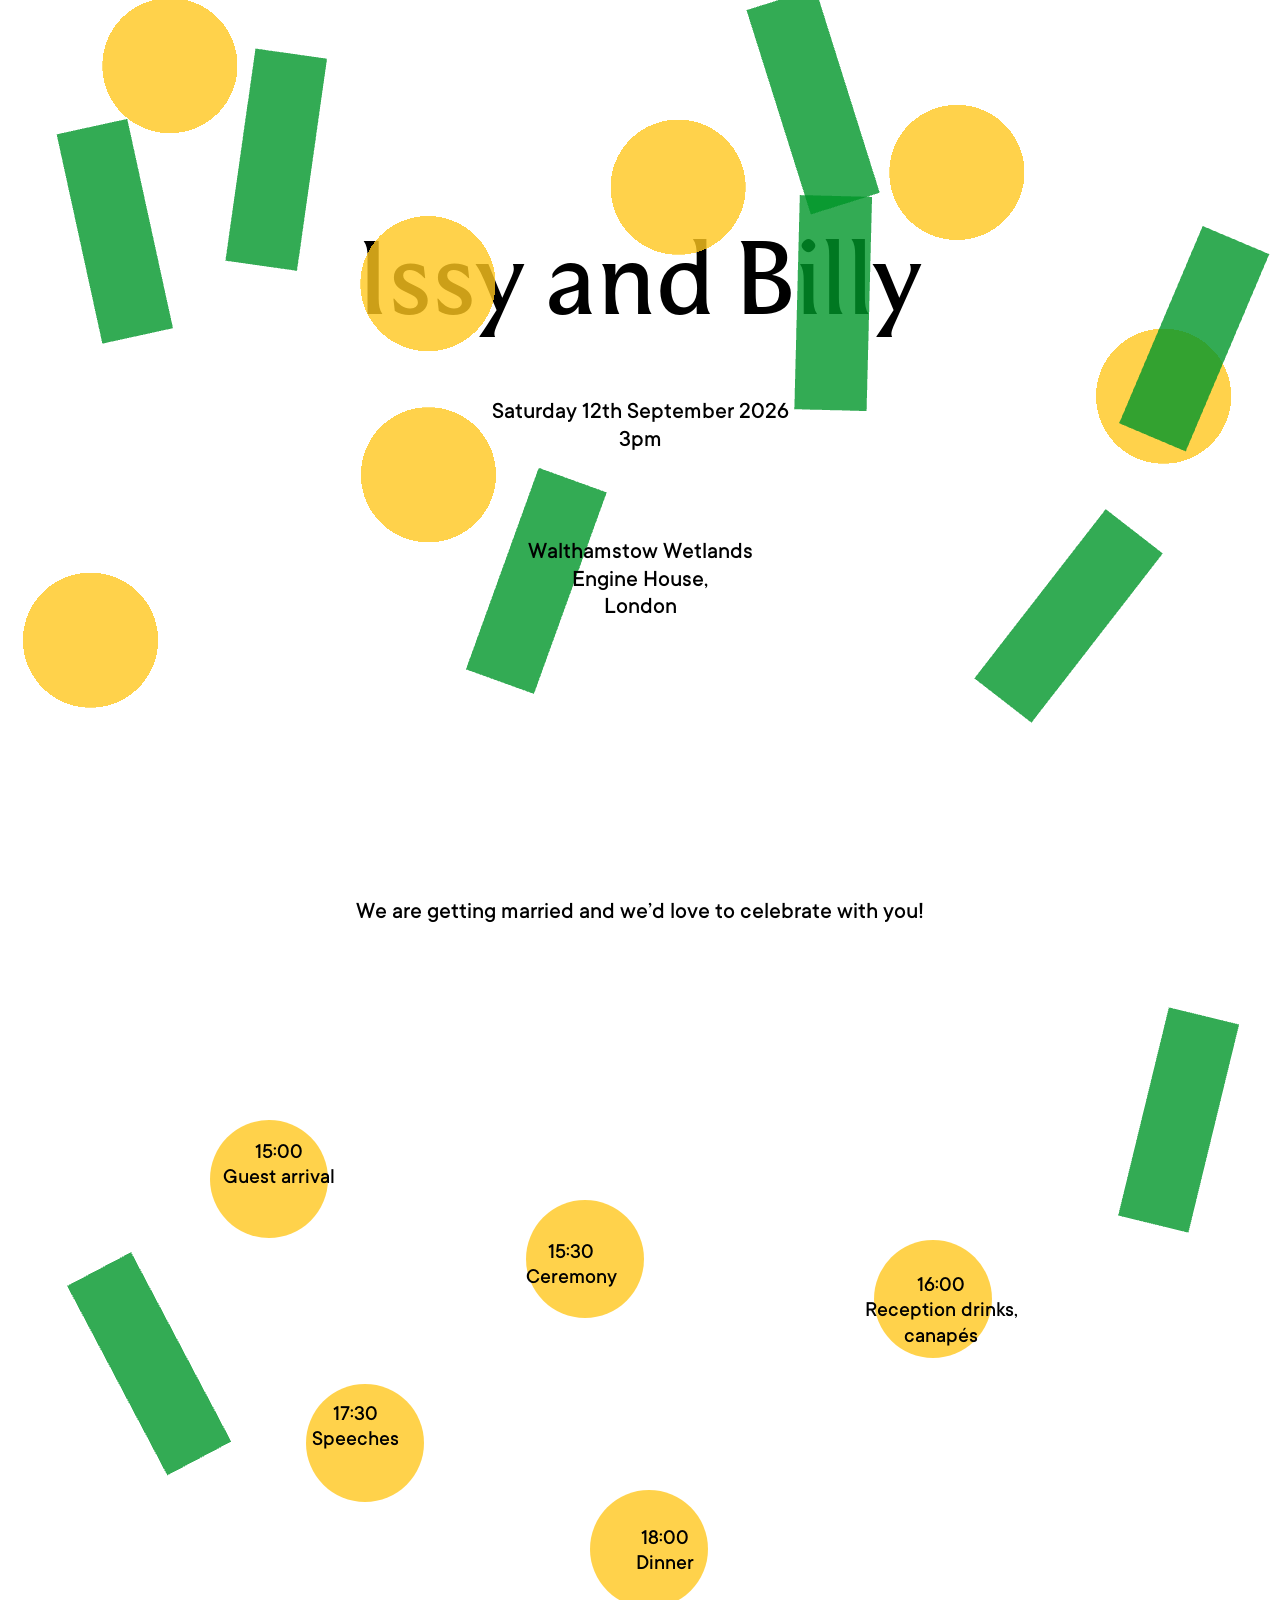
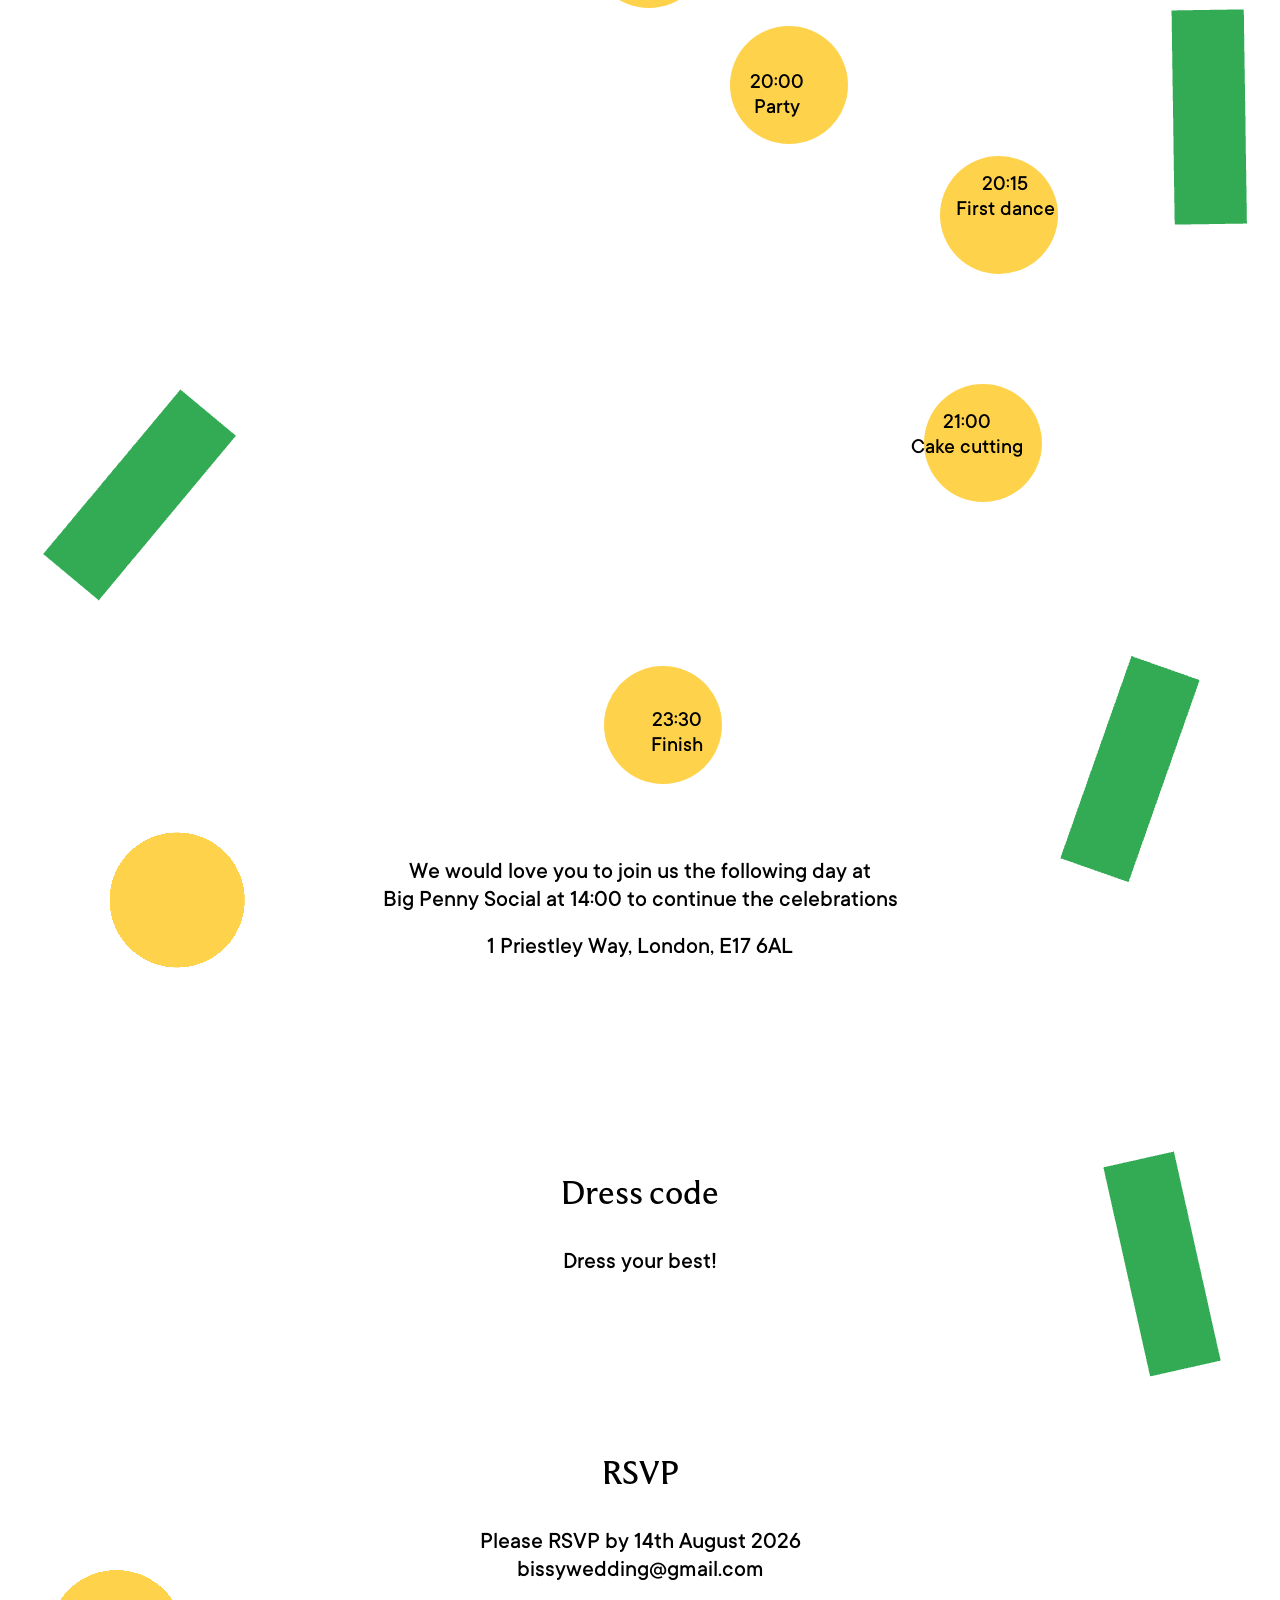
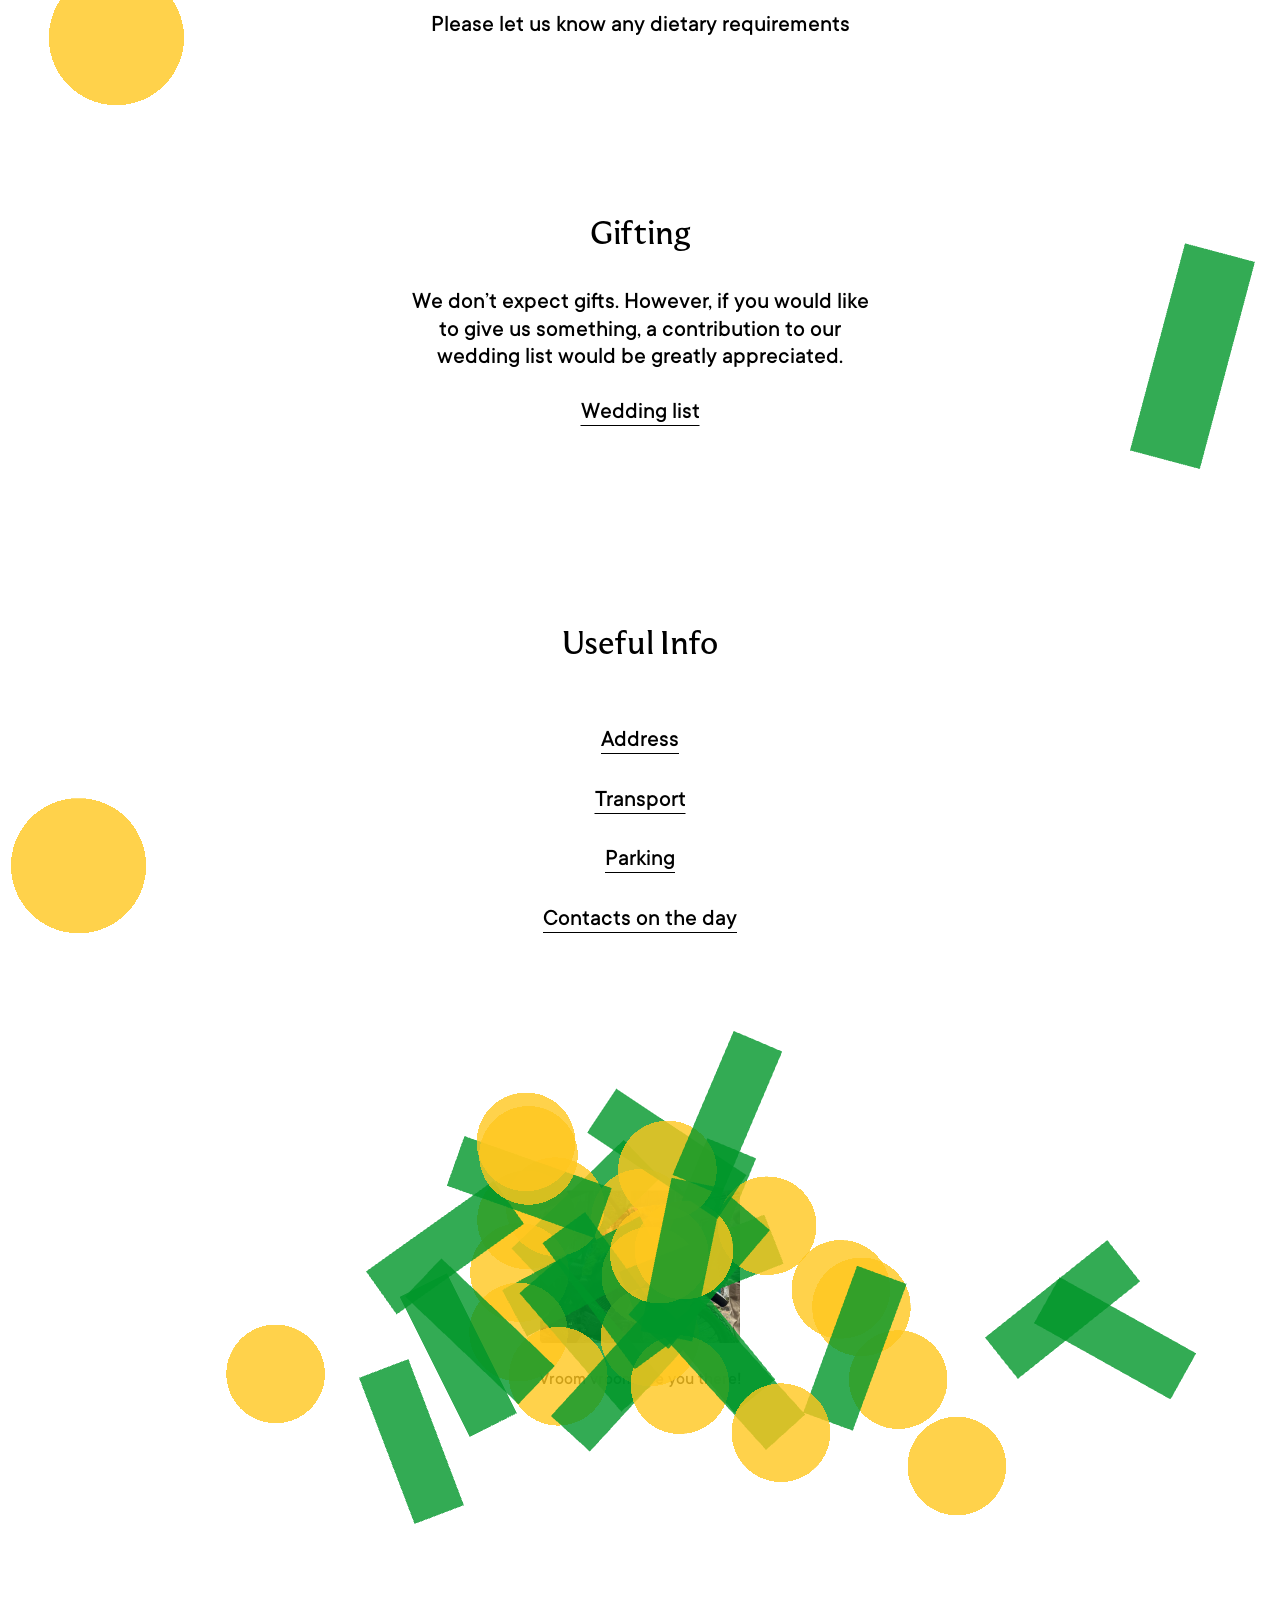
==== london/index.html @ f7f552ad "Move London page off the root so host rewrites actually apply Vercel routes filesystem matches befor" ====
<!DOCTYPE html>
<html lang="en">
<head>
<meta charset="utf-8">
<meta name="viewport" content="width=device-width, initial-scale=1">
<title>Issy and Billy</title>
<link rel="icon" href="data:image/svg+xml,%3Csvg xmlns='http://www.w3.org/2000/svg' viewBox='0 0 32 32'%3E%3Ccircle cx='16' cy='16' r='14' fill='rgb(255,210,75)'/%3E%3C/svg%3E">
<link rel="preload" href="/assets/fonts/Moulin-Regular-Trial.otf" as="font" type="font/otf" crossorigin>
<link rel="preload" href="/assets/fonts/TT-Commons-Medium.otf" as="font" type="font/otf" crossorigin>
<link rel="stylesheet" href="/css/styles.css">
</head>
<body>
<div class="page">

  <div class="layer-title">
    <h1 class="type-display block">Issy and Billy</h1>
  </div>

  <div id="flip-layer"></div>

  <div class="layer-content">
    <div class="type-body block s-date">Saturday 12th September 2026
3pm</div>

    <div class="type-body block s-venue">Walthamstow Wetlands
Engine House,
London</div>

    <div class="type-body block s-intro">We are getting married and we’d love to celebrate with you!</div>

    <div class="schedule-dots">
      <div class="dot" style="left: calc(50% - var(--su) * 43); top: 1120px"><div class="type-body" style="transform: translate(calc(-50% + 10px), calc(-50% - 12px))">15:00
Guest arrival</div></div>
      <div class="dot" style="left: calc(50% - var(--su) * 11.4); top: 1200px"><div class="type-body" style="transform: translate(calc(-50% - 14px), calc(-50% + 8px))">15:30
Ceremony</div></div>
      <div class="dot" style="left: calc(50% + var(--su) * 23.4); top: 1240px"><div class="type-body" style="transform: translate(calc(-50% + 8px), calc(-50% + 14px))">16:00
Reception drinks,
canapés</div></div>
      <div class="dot" style="left: calc(50% - var(--su) * 33.4); top: 1384px"><div class="type-body" style="transform: translate(calc(-50% - 10px), calc(-50% - 14px))">17:30
Speeches</div></div>
      <div class="dot" style="left: calc(50% - var(--su) * 5); top: 1490px"><div class="type-body" style="transform: translate(calc(-50% + 16px), calc(-50% + 4px))">18:00
Dinner</div></div>
      <div class="dot" style="left: calc(50% + var(--su) * 9); top: 1626px"><div class="type-body" style="transform: translate(calc(-50% - 12px), calc(-50% + 12px))">20:00
Party</div></div>
      <div class="dot" style="left: calc(50% + var(--su) * 30); top: 1756px"><div class="type-body" style="transform: translate(calc(-50% + 6px), calc(-50% - 16px))">20:15
First dance</div></div>
      <div class="dot" style="left: calc(50% + var(--su) * 28.4); top: 1984px"><div class="type-body" style="transform: translate(calc(-50% - 16px), calc(-50% - 6px))">21:00
Cake cutting</div></div>
      <div class="dot" style="left: calc(50% - var(--su) * 3.6); top: 2266px"><div class="type-body" style="transform: translate(calc(-50% + 14px), calc(-50% + 10px))">23:30
Finish</div></div>
    </div>

    <div class="type-body block s-nextday">We would love you to join us the following day at
Big Penny Social at 14:00 to continue the celebrations</div>

    <div class="type-body block s-nextday-address">1 Priestley Way, London, E17 6AL</div>

    <div class="type-heading block h-dresscode">Dress code</div>
    <div class="type-body block s-dresscode">Dress your best!</div>

    <div class="type-heading block h-rsvp">RSVP</div>
    <div class="type-body block s-rsvp">Please RSVP by 14th August 2026
<a href="mailto:bissywedding@gmail.com">bissywedding@gmail.com</a>

Please let us know any dietary requirements</div>

    <div class="type-heading block h-gifting">Gifting</div>
    <div class="type-body block s-gifting">We don’t expect gifts. However, if you would like
to give us something, a contribution to our
wedding list would be greatly appreciated.</div>
    <a href="#" class="type-body block s-weddinglist">Wedding list</a>

    <div class="tail">
    <div class="type-heading block h-info">Useful Info</div>
    <div class="accordions">
      <details class="acc">
        <summary class="type-body">Address</summary>
        <div class="acc-body type-body">Walthamstow Wetlands
Engine House, London
N17 9NH</div>
      </details>
      <details class="acc">
        <summary class="type-body">Transport</summary>
        <div class="acc-body type-body">Train:
Tottenham Hale (13 min walk)
National Rail, Victoria Line

Blackhorse Road (16 min walk)
Victoria Line, Overground

Bus:
123, 230, N73</div>
      </details>
      <details class="acc">
        <summary class="type-body">Parking</summary>
        <div class="acc-body type-body">There is car park at the venue, though this
closes at 5pm.</div>
      </details>
      <details class="acc">
        <summary class="type-body">Contacts on the day</summary>
        <div class="acc-body type-body">George Metcalfe
07872614372

Victor Hwang
07950386560</div>
      </details>
    </div>

    </div>
  </div>

  <div class="footer">
    <img class="footer-photo" src="/assets/images/beau-on-bike.jpg" alt="Beau in a yellow raincoat sitting on a motorbike" width="640" height="492" loading="lazy">
    <div class="footer-message type-body"><span>Vroom vroom see you there!</span></div>
  </div>

</div>

<script src="/vendor/three.min.js"></script>
<script src="/js/confetti.js"></script>
</body>
</html>
---- css/styles.css ----
/* Issy & Billy — wedding site
   Tokens from the issy-billy-wedding design system. */

@font-face {
  font-family: 'Moulin';
  src: url('../assets/fonts/Moulin-Regular-Trial.otf') format('opentype');
  font-weight: 400;
  font-style: normal;
  font-display: swap;
}
@font-face {
  font-family: 'TT Commons';
  src: url('../assets/fonts/TT-Commons-Medium.otf') format('opentype');
  font-weight: 500;
  font-style: normal;
  font-display: swap;
}

:root {
  --color-black: rgb(0, 0, 0);
  --color-white: rgb(255, 255, 255);
  --color-confetti-yellow: rgb(255, 210, 75);
  --color-confetti-green: rgb(30, 171, 84);

  --font-display: 'Moulin', Georgia, serif;
  --font-body: 'TT Commons', -apple-system, BlinkMacSystemFont, 'Segoe UI', 'Helvetica Neue', Arial, sans-serif;
}

body {
  margin: 0;
  background: var(--color-white);
  font-family: var(--font-body);
  font-weight: 500;
  color: var(--color-black);
}

a { color: var(--color-black); text-decoration: none; }
a:hover { color: var(--color-confetti-green); }

.type-display {
  font-family: var(--font-display);
  font-weight: 400;
  font-size: clamp(40px, 12.5vw, 100px);
  line-height: 1;
}
.type-heading {
  font-family: var(--font-display);
  font-weight: 400;
  font-size: 32px;
  line-height: 1;
}
.type-body {
  font-family: var(--font-body);
  font-weight: 500;
  font-size: 24px;
  line-height: 1.15;
}

/* ---- page scaffold ---------------------------------------------------- */

.page {
  position: relative;
  width: 100%;
  overflow: hidden;
}

/* hero title sits behind the confetti layer */
.layer-title {
  position: absolute;
  inset: 0;
  z-index: 1;
  pointer-events: none;
}

/* load sequence: white page, then the text fades in */
.layer-title,
.layer-content,
.footer {
  opacity: 0;
  animation: fade-in 0.9s ease 0.25s forwards;
}
@keyframes fade-in {
  to { opacity: 1; }
}
@media (prefers-reduced-motion: reduce) {
  .layer-title,
  .layer-content,
  .footer { opacity: 1; animation: none; }
}

/* confetti canvas: one canvas anchored to the whole page, scrolls with it,
   sits above the title and footer message but below the rest of the copy */
#flip-layer {
  position: absolute;
  inset: 0;
  z-index: 2;
  pointer-events: none;
  overflow: hidden;
}

/* ---- footer: confetti pile hiding the sign-off message ------------------ */

/* z-index 1 keeps the message under the canvas, like the hero title */
.footer {
  position: relative;
  z-index: 1;
  height: 740px;
}
.footer-message {
  position: absolute;
  left: 0;
  right: 0;
  top: 58%;
  transform: translateY(-50%);
  text-align: center;
  font-size: 18px;
}
/* small photo tucked behind the confetti pile, just above the sign-off */
.footer-photo {
  position: absolute;
  left: 50%;
  top: 58%;
  transform: translate(-50%, calc(-100% - 36px));
  width: 200px;
  height: auto;
  border-radius: 4px;
}

/* all copy sits above the confetti; only links take the pointer.
   In flow (not absolute) so the tail section drives the page height:
   the fixed-position blocks hang from padding-top, the tail flows after it. */
.layer-content {
  position: relative;
  z-index: 3;
  padding-top: 3830px;
  pointer-events: none;
}
.layer-content a { pointer-events: auto; }

/* ---- positioned copy --------------------------------------------------- */

.block {
  position: absolute;
  left: 0;
  right: 0;
  text-align: center;
  white-space: pre-line;
}

h1.type-display { top: 238px; margin: 0; }
.s-date      { top: 400px; }
.s-venue     { top: 540px; }
.s-intro     { top: 900px; }
.s-nextday   { top: 2460px; }
.s-nextday-address { top: 2535px; }
.h-dresscode { top: 2780px; }
.s-dresscode { top: 2850px; }
.h-rsvp      { top: 3060px; }
.s-rsvp      { top: 3130px; }
.h-gifting   { top: 3420px; }
.s-gifting   { top: 3490px; }
.s-weddinglist {
  top: 3600px;
  text-decoration: underline;
  text-decoration-thickness: 1px;
  text-underline-offset: 7px;
}
/* tail: Useful Info + accordions + confetti pile flow together, so opening
   an accordion pushes the pile down instead of leaving a fixed gap */
.tail .block { position: static; }

/* ---- useful info accordions --------------------------------------------- */

:root { interpolate-size: allow-keywords; }

.accordions {
  width: 560px;
  margin: 50px auto 0;
  pointer-events: auto;
}

.acc summary {
  list-style: none;
  cursor: pointer;
  text-align: center;
  padding: 16px 0;
  text-decoration: underline;
  text-decoration-thickness: 1px;
  text-underline-offset: 7px;
}
.acc summary::-webkit-details-marker { display: none; }
.acc summary:hover { color: var(--color-confetti-green); }

.acc-body {
  text-align: center;
  white-space: pre-line;
  padding: 14px 0 30px;
}

/* animated open/collapse where supported; instant elsewhere */
.acc::details-content {
  block-size: 0;
  overflow: hidden;
  transition: block-size 0.3s ease, content-visibility 0.3s allow-discrete;
}
.acc[open]::details-content { block-size: auto; }

/* ---- schedule: staggered yellow dots ------------------------------------ */

/* horizontal scatter in "spread units": 10px at full width, shrinking
   linearly below ~980px viewport so the outermost dots and their labels
   never get clipped at the page edges */
.schedule-dots {
  --su: min(10px, calc((50vw - 190px) / 30));
}

.schedule-dots .dot {
  position: absolute;
  width: 118px;
  height: 118px;
  border-radius: 50%;
  /* matches the confetti pieces: same compensated yellow at the same 80%
     alpha (on the background only, so the time labels stay solid black) */
  background: rgba(255, 199, 30, 0.8);
}
.schedule-dots .dot .type-body {
  position: absolute;
  left: 50%;
  top: 50%;
  width: 190px;
  text-align: center;
  font-size: 22px;
  white-space: pre-line;
}

/* ---- mobile ------------------------------------------------------------- */

@media (max-width: 700px) {
  .type-heading { font-size: 26px; }
  .type-body { font-size: 17px; }

  /* the page becomes a flowing column instead of a fixed-height canvas */
  .page { height: auto; }
  /* the `.block { position: static }` rule below would otherwise pin the
     title to the page top; keep it absolute, centered in the first viewport */
  h1.type-display {
    position: absolute;
    top: 50vh;
    top: 50svh;
    transform: translateY(-50%);
  }

  .layer-content {
    position: relative;
    inset: auto;
    z-index: 3;
    padding: calc(50vh + 90px) 24px 90px;
    padding-top: calc(50svh + 90px);
    display: flex;
    flex-direction: column;
    align-items: center;
  }
  .block { position: static; }
  .tail { display: contents; } /* children join the flex column directly */

  .s-venue { margin-top: 28px; }
  /* enough margin that the intro lands past the first viewport */
  .s-intro {
    margin-top: calc(50vh - 180px);
    margin-top: max(90px, calc(50svh - 180px));
    max-width: 320px;
  }
  .s-nextday { margin-top: 70px; max-width: 340px; }
  .s-nextday-address { margin-top: 16px; }
  .h-dresscode, .h-rsvp, .h-gifting, .h-info { margin-top: 95px; }
  .s-dresscode, .s-rsvp, .s-gifting { margin-top: 20px; }
  .s-weddinglist { margin-top: 20px; }

  /* schedule dots stack in flow with a gentle left/right stagger */
  .schedule-dots {
    display: flex;
    flex-direction: column;
    align-items: center;
    gap: 26px;
    margin: 70px 0 0;
  }
  .schedule-dots .dot {
    position: relative;
    left: 0 !important;
    top: 0 !important;
    width: 72px;
    height: 72px;
    flex: none;
  }
  .schedule-dots .dot .type-body { font-size: 15px; width: 130px; }
  .schedule-dots .dot:nth-child(odd) { transform: translateX(-56px); }
  .schedule-dots .dot:nth-child(even) { transform: translateX(56px); }
  .schedule-dots .dot:nth-child(3n) { transform: translateX(20px); }

  .accordions {
    position: static;
    width: 100%;
    max-width: 560px;
    margin: 20px auto 0;
  }

  .footer { height: 580px; }
  .footer-message {
    max-width: 240px;
    margin: 0 auto;
    font-size: 14px;
  }
  .footer-photo { width: 160px; }
}
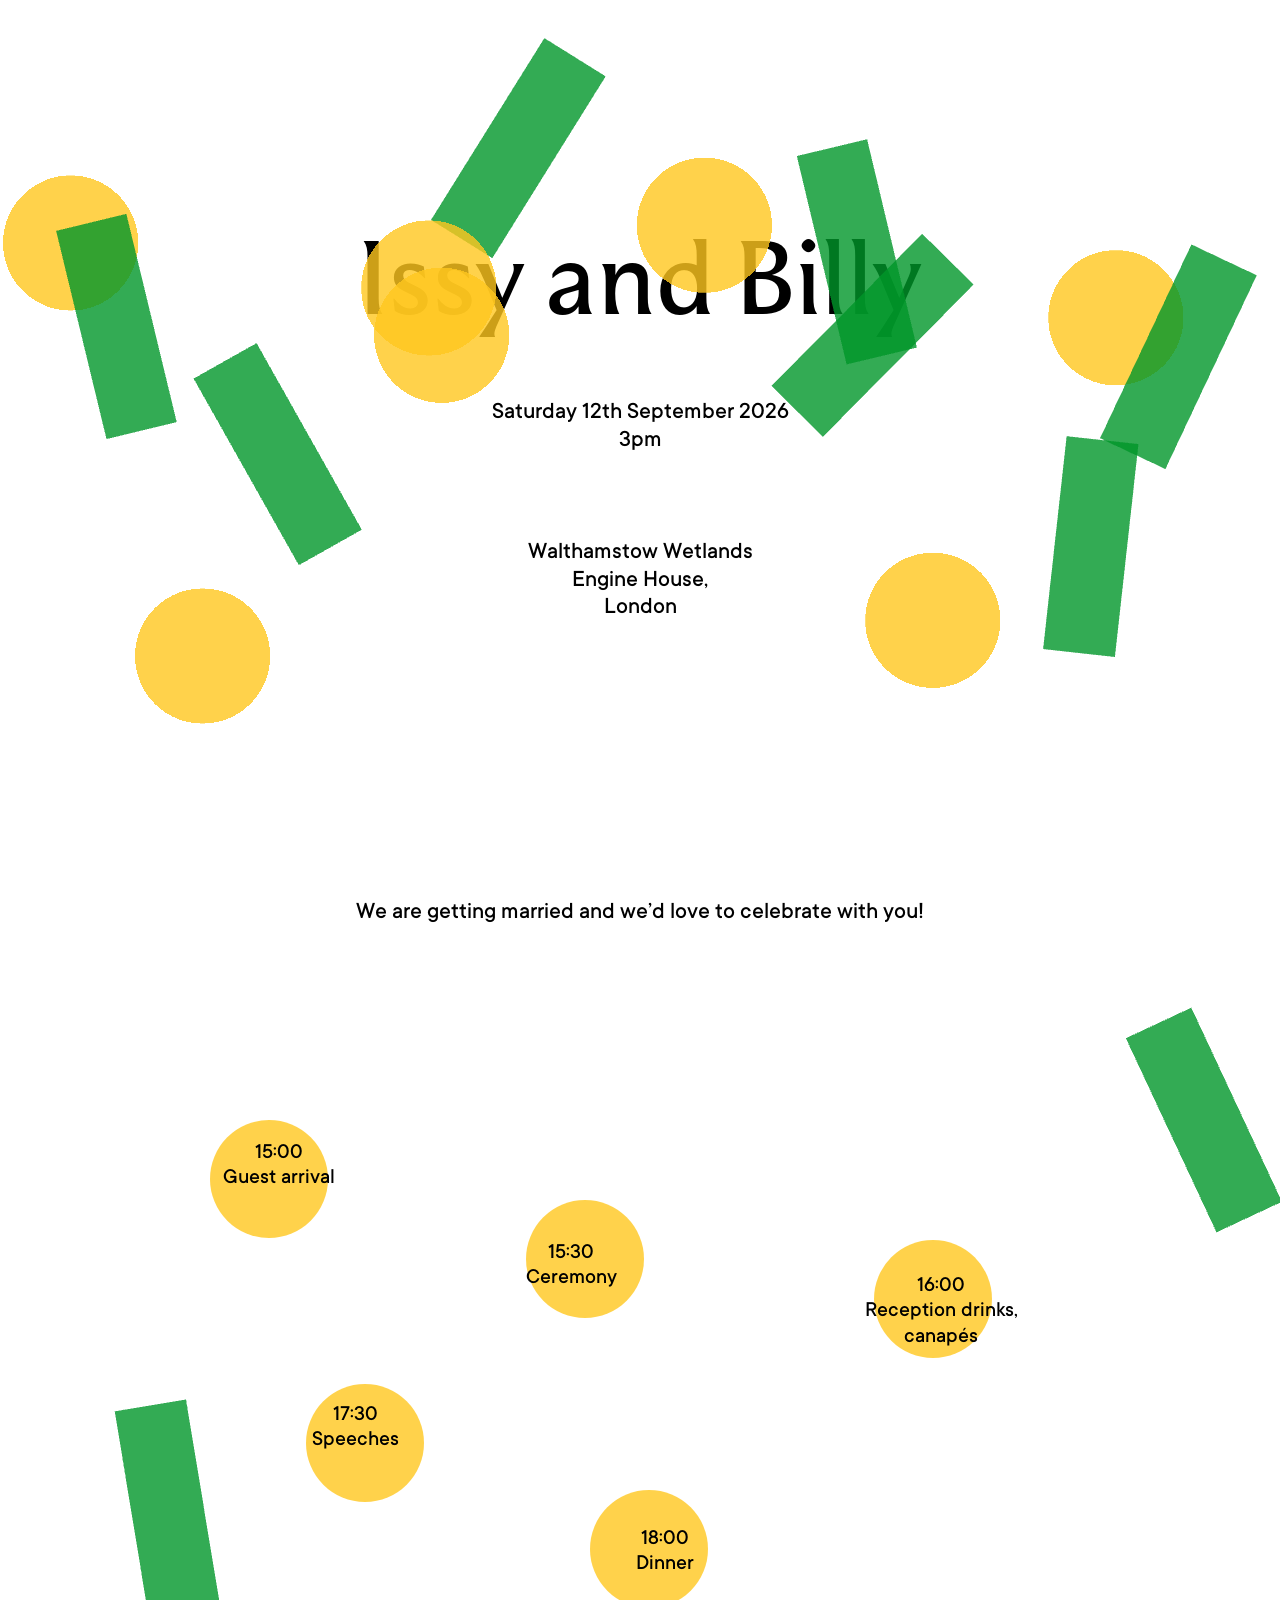
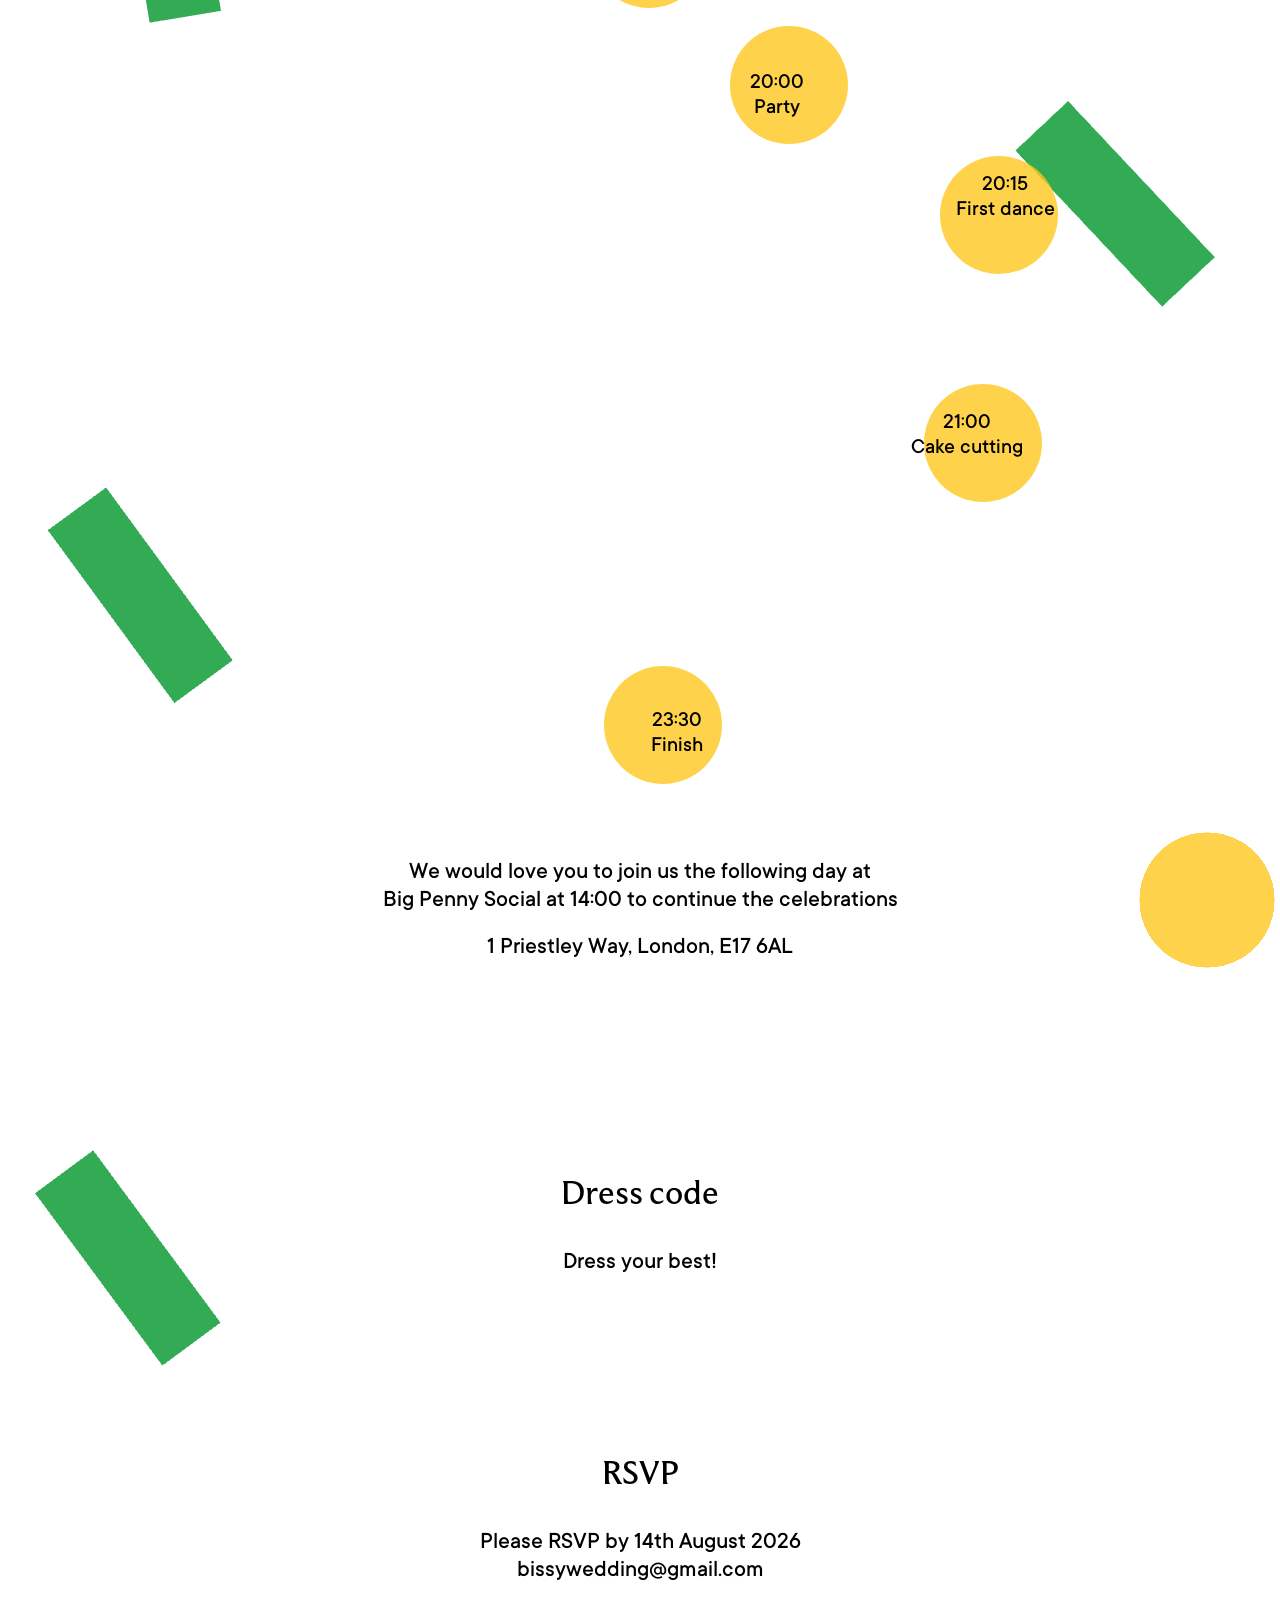
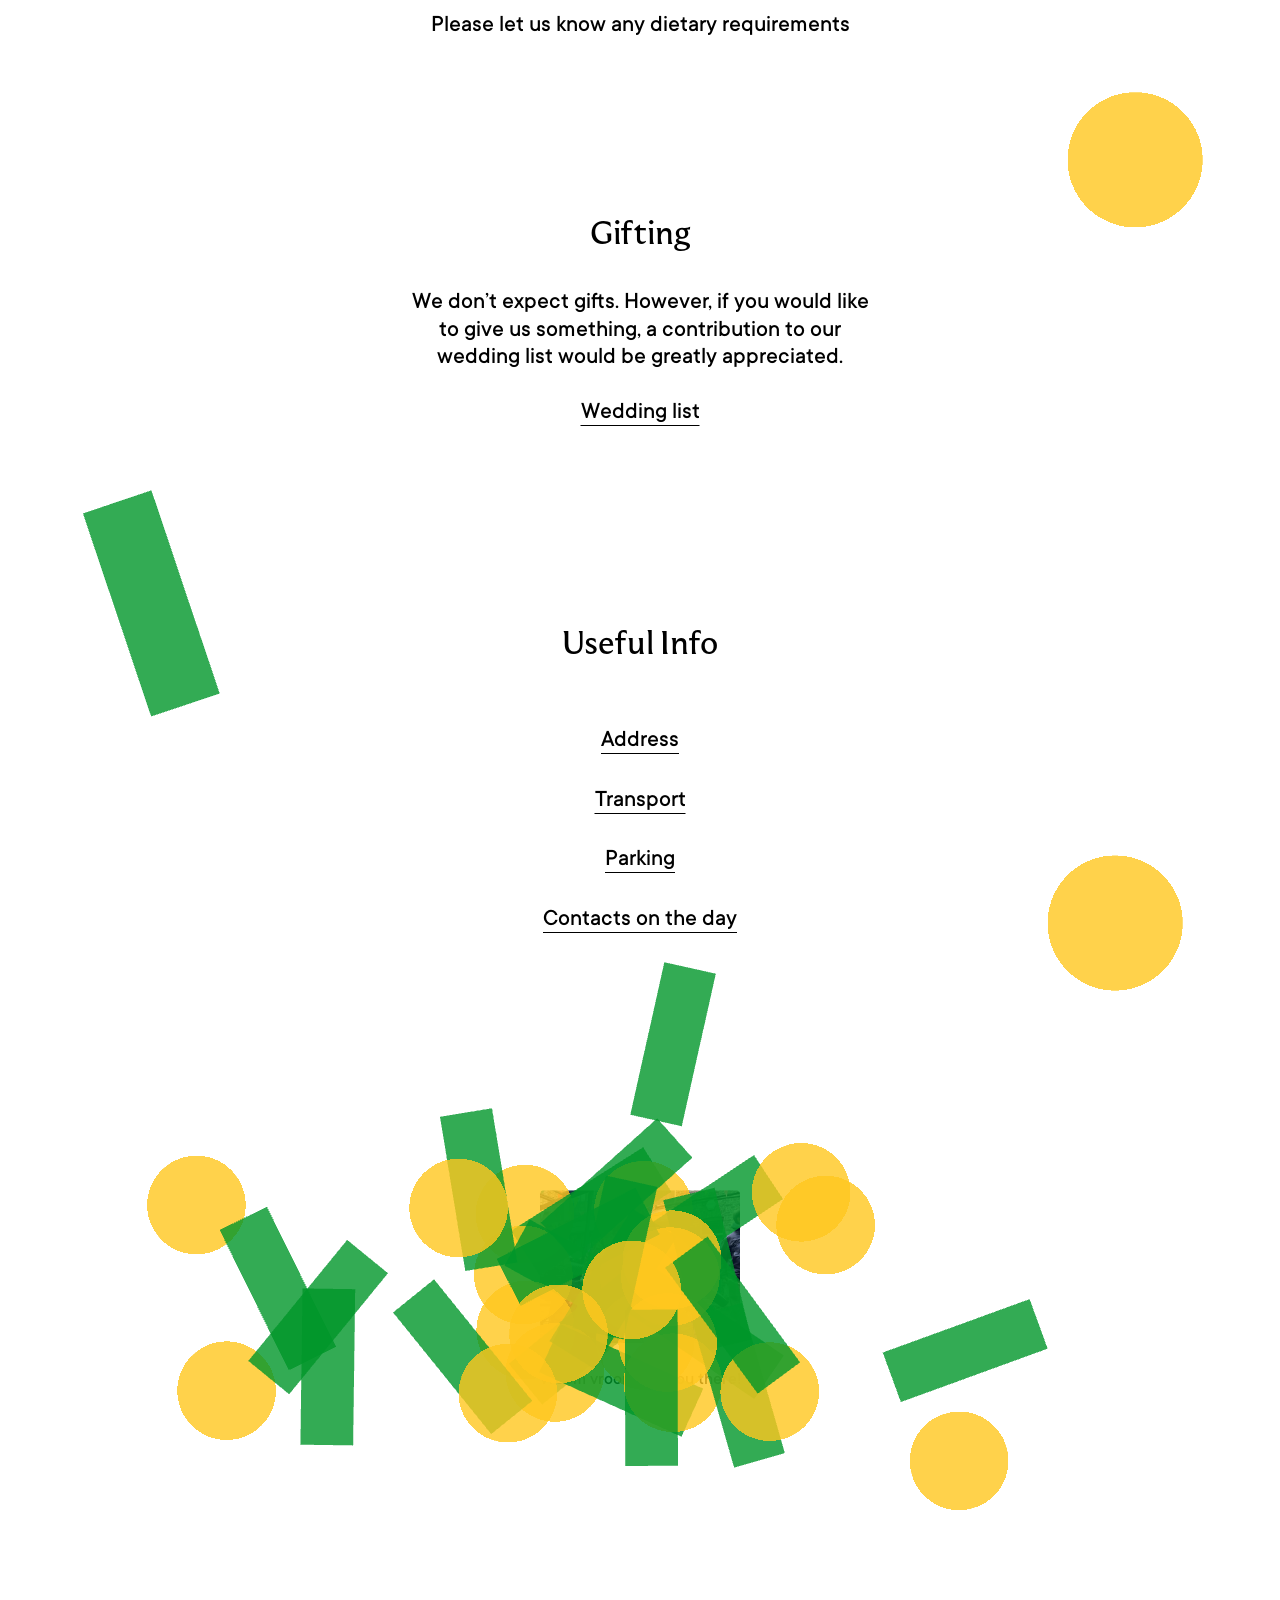
==== commit eded3ff1: "Wedding list links: point to real URL and open in new tab London page had a placeholder #; North pag" ====
--- a/london/index.html
+++ b/london/index.html
@@ -68,7 +68,7 @@
     <div class="type-body block s-gifting">We don’t expect gifts. However, if you would like
 to give us something, a contribution to our
 wedding list would be greatly appreciated.</div>
-    <a href="#" class="type-body block s-weddinglist">Wedding list</a>
+    <a href="https://www.weddingpresentco.com/find-list/334212" target="_blank" rel="noopener" class="type-body block s-weddinglist">Wedding list</a>
 
     <div class="tail">
     <div class="type-heading block h-info">Useful Info</div>
